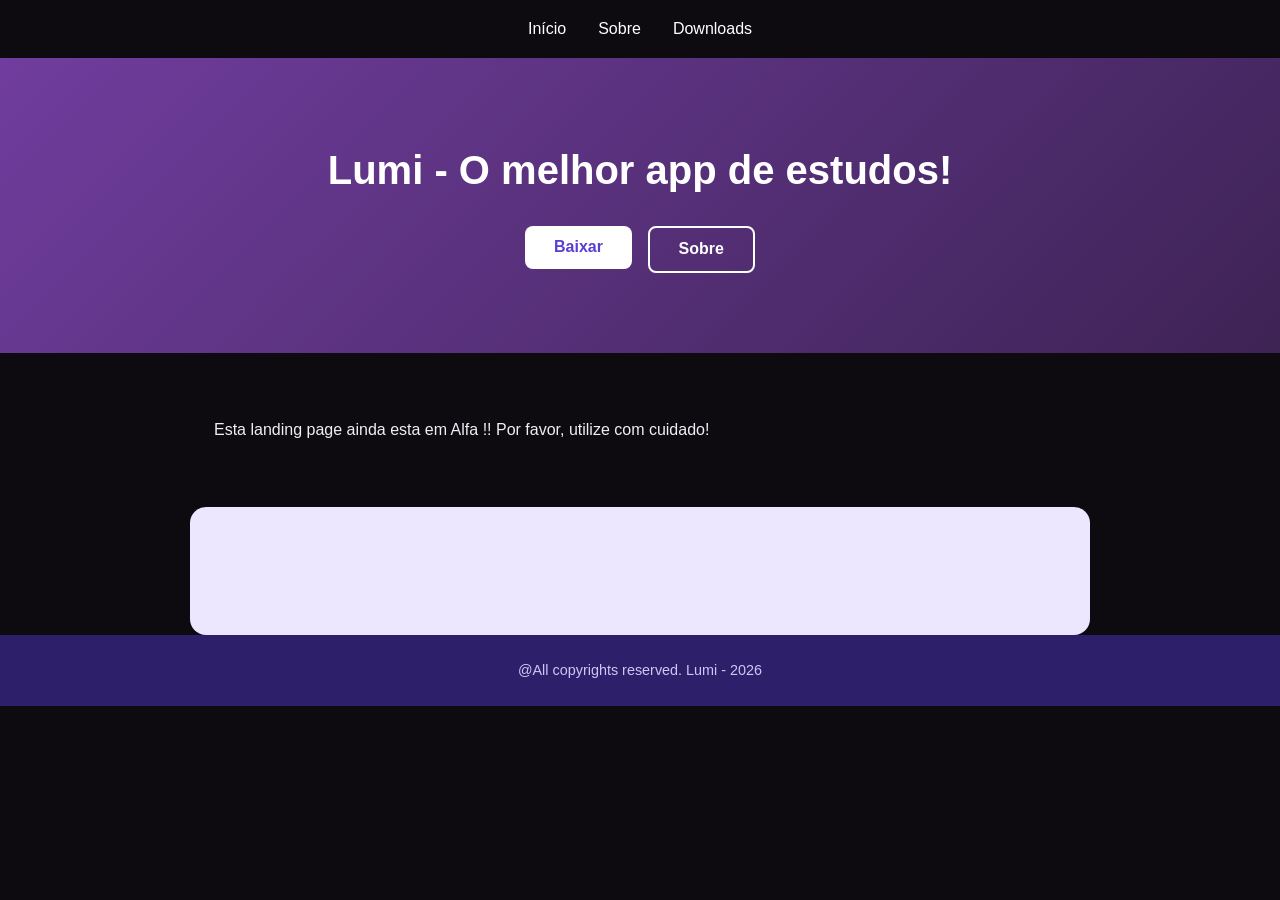
==== index.html @ c3a4de07 "Primeiro commit - Alpha 0.0.1" ====
<!DOCTYPE html>
<html lang="pt-BR">
<head>
    <meta charset="UTF-8">
    <meta name="viewport" content="width=device-width, initial-scale=1.0, viewport-fit=cover">
    <title>Lumi - StudyApp</title>
    <link rel="stylesheet" href="style.css">
    <link rel="icon" type="image/svg+xml" href="assets/pets_24dp_E3E3E3_FILL0_wght400_GRAD0_opsz24.svg">
</head>
<body>
    <nav>
        <ul>
            <li><a href="#inicio">Início</a></li>
            <li><a href="#sobre">Sobre</a></li>
            <li><a href="#downloads">Downloads</a></li>
        </ul>
    </nav>
    <main>
        <header class="banner" id="inicio">
            <h2 class="banner-text">Lumi - O melhor app de estudos!</h2>
            <div class="button-box">
                <a href="downloads.html"><button type="button">Baixar</button></a>
                <button type="button">Sobre</button>
            </div>
        </header>

        <section id="sobre">
            Esta landing page ainda esta em Alfa !! Por favor, utilize com cuidado!
        </section>

        <section id="downloads">
            <!-- links/botões de download -->
        </section>
    </main>
    <footer>@All copyrights reserved. Lumi - 2026</footer>

    <script src="script.js"></script>
</body>
</html>
---- style.css ----
:root{
    --base-clr: #0D0B10;
    --line-clr: #342e3e;
    --hover-clr: #3e2355;
    --text-clr: #9061ef;
    --secondary-text: #f0eef4;
    --accent-clr: #ffffff;
    --button-clr: #3e2355;
    --danger-clr: #E5484D;
    --card-clr: #703d9e;
}

/* ===== Reset simples ===== */
* {
    margin: 0;
    padding: 0;
    box-sizing: border-box;
}

body {
    font-family: 'Segoe UI', Arial, sans-serif;
    background-color: var(--base-clr);
    color: var(--secondary-text);
    line-height: 1.6;
}

/* ===== Navbar ===== */
nav {
    background-color: var(--base-clr);
    padding: 1rem 2rem;
    position: sticky;
}

nav ul {
    list-style: none;
    display: flex;
    justify-content: center;
    gap: 2rem;
}

nav a {
    color: #fff;
    text-decoration: none;
    font-weight: 500;
    transition: opacity 0.2s;
}

nav a:hover {
    opacity: 0.8;
}

/* ===== Banner ===== */
.banner {
    background: linear-gradient(135deg, var(--card-clr), var(--button-clr));
    color: #fff;
    text-align: center;
    padding: 5rem 1.5rem;
}

.banner-text {
    font-size: 2.5rem;
    margin-bottom: 1.5rem;
}

.button-box {
    display: flex;
    justify-content: center;
    gap: 1rem;
    flex-wrap: wrap;
}

.button-box button {
    background-color: #fff;
    color: #5a3dd4;
    border: none;
    padding: 0.8rem 1.8rem;
    border-radius: 0.5rem;
    font-size: 1rem;
    font-weight: 600;
    cursor: pointer;
    transition: transform 0.15s, background-color 0.15s;
}

.button-box button:hover {
    background-color: #e9e3ff;
    transform: translateY(-2px);
}

.button-box button:nth-child(2) {
    background-color: transparent;
    color: #fff;
    border: 2px solid #fff;
}

.button-box button:nth-child(2):hover {
    background-color: rgba(255, 255, 255, 0.15);
}

/* ===== Seções (Sobre / Downloads) ===== */
section {
    max-width: 900px;
    margin: 0 auto;
    padding: 4rem 1.5rem;
}

section h2 {
    color: #4b2fb0;
    font-size: 2rem;
    margin-bottom: 1rem;
    text-align: center;
}

section p {
    color: #5a4c78;
    text-align: center;
    max-width: 600px;
    margin: 0 auto;
}

#downloads {
    background-color: #ece6ff;
    border-radius: 1rem;
}

/* ===== Footer ===== */
footer {
    background-color: #2e1f6b;
    color: #cfc6f5;
    text-align: center;
    padding: 1.5rem;
    font-size: 0.9rem;
}

/* ===== Responsivo ===== */
@media (max-width: 600px) {
    nav ul {
        gap: 1rem;
        flex-wrap: wrap;
    }

    .banner-text {
        font-size: 1.8rem;
    }

    .button-box {
        flex-direction: column;
        align-items: center;
    }
}
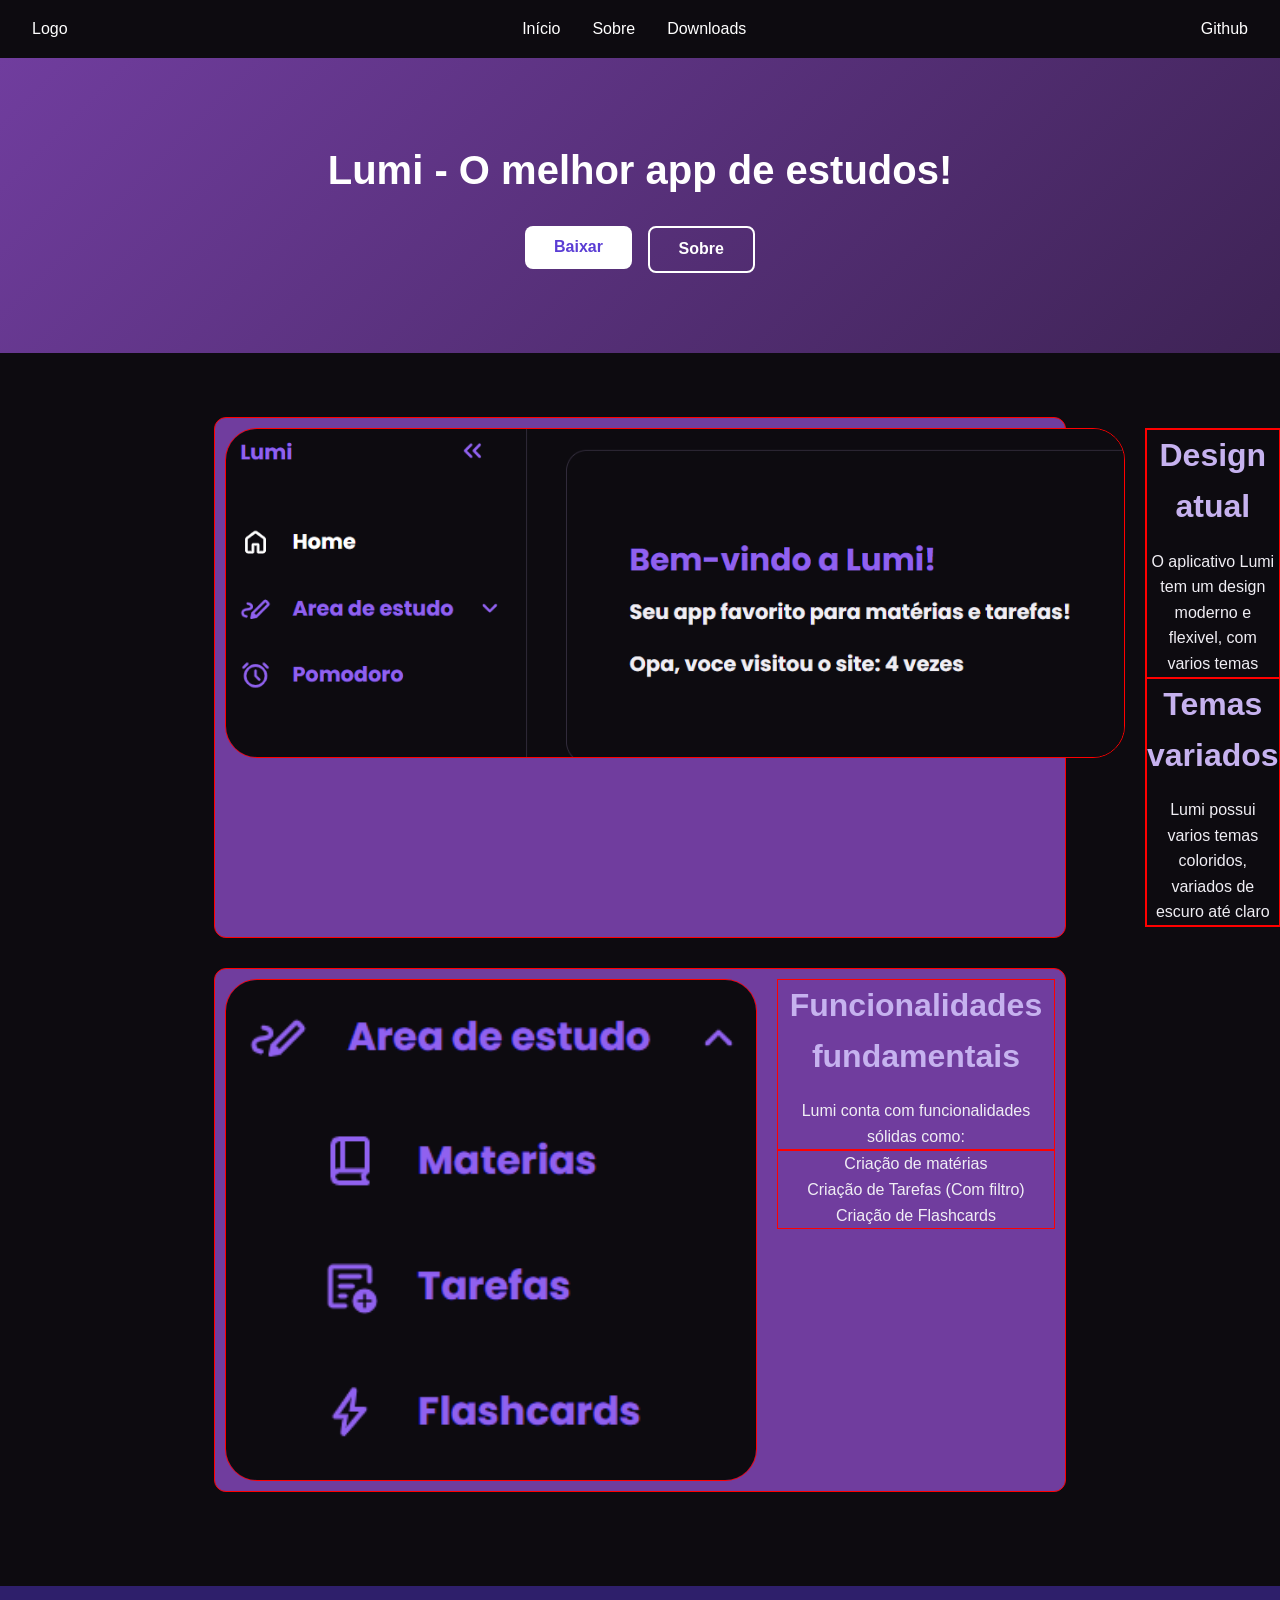
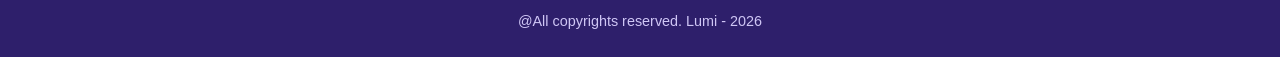
==== commit 697f4054: "estilo começando" ====
--- a/index.html
+++ b/index.html
@@ -9,11 +9,13 @@
 </head>
 <body>
     <nav>
+        <a href="#home">Logo</a>
         <ul>
             <li><a href="#inicio">Início</a></li>
             <li><a href="#sobre">Sobre</a></li>
             <li><a href="#downloads">Downloads</a></li>
         </ul>
+        <a href="">Github</a>
     </nav>
     <main>
         <header class="banner" id="inicio">
@@ -25,12 +27,39 @@
         </header>
 
         <section id="sobre">
-            Esta landing page ainda esta em Alfa !! Por favor, utilize com cuidado!
+            <div class="card-container">
+
+                <img src="assets/photos/home.png" alt="" class="card-photo">
+                <div class="card-grid">
+                    <div class="card-item">
+                        <h2>Design atual</h2>
+                        <p>O aplicativo Lumi tem um design moderno e flexivel, com varios temas</p>
+                    </div>
+                    <div class="card-item">
+                        <h2>Temas variados</h2>
+                        <p>Lumi possui varios temas coloridos, variados de escuro até claro</p>
+                    </div>
+                </div>
+            </div>
+
+            <div class="card-container">
+                <img src="assets/photos/area.png" alt="Funções" class="card-photo">
+                <div class="class-grid">
+                    <div class="card-item">
+                    <h2>Funcionalidades fundamentais</h2>
+                    <p>Lumi conta com funcionalidades sólidas como:</p>
+                </div>
+                <div class="card-item">
+                    <ul>
+                        <li>Criação de matérias</li>
+                        <li>Criação de Tarefas (Com filtro)</li>
+                        <li>Criação de Flashcards</li>
+                    </ul>
+                </div>
+                </div>
+            </div>
         </section>
 
-        <section id="downloads">
-            <!-- links/botões de download -->
-        </section>
     </main>
     <footer>@All copyrights reserved. Lumi - 2026</footer>
 
--- a/style.css
+++ b/style.css
@@ -2,7 +2,7 @@
     --base-clr: #0D0B10;
     --line-clr: #342e3e;
     --hover-clr: #3e2355;
-    --text-clr: #9061ef;
+    --text-clr: #c6b2ef;
     --secondary-text: #f0eef4;
     --accent-clr: #ffffff;
     --button-clr: #3e2355;
@@ -29,6 +29,8 @@
     background-color: var(--base-clr);
     padding: 1rem 2rem;
     position: sticky;
+    display: flex;
+    justify-content: space-between;
 }
 
 nav ul {
@@ -122,6 +124,49 @@
     border-radius: 1rem;
 }
 
+.card-container{
+    display: flex;
+    box-sizing: border-box;
+    width: 100%;
+    border: 1px solid red;
+    justify-content: space-around;
+    padding: 10px 10px 10px;
+    gap: 20px;
+    background-color: var(--card-clr);
+    color: var(--text-clr);
+    border-radius: 12px;
+    margin-bottom: 30px;
+}
+.card-container h2{
+    color: var(--text-clr);
+}
+.card-container p, ul{
+    color: var(--secondary-text);
+}
+.card-container ul{
+    padding: auto;
+    text-align: center;
+    list-style: none;
+}
+
+.card-grid{
+    display: grid;
+    grid-template-rows: 1fr 1fr;
+    border: 1px solid red;
+    margin: auto;
+}
+.card-item{
+    color: #0D0B10;
+    border: 1px solid red;
+    margin: auto;
+}
+.card-photo{
+    width: 100dvh;
+    height: 100%;
+    border-radius: 2rem;
+    border: 1px solid red;
+}
+
 /* ===== Footer ===== */
 footer {
     background-color: #2e1f6b;
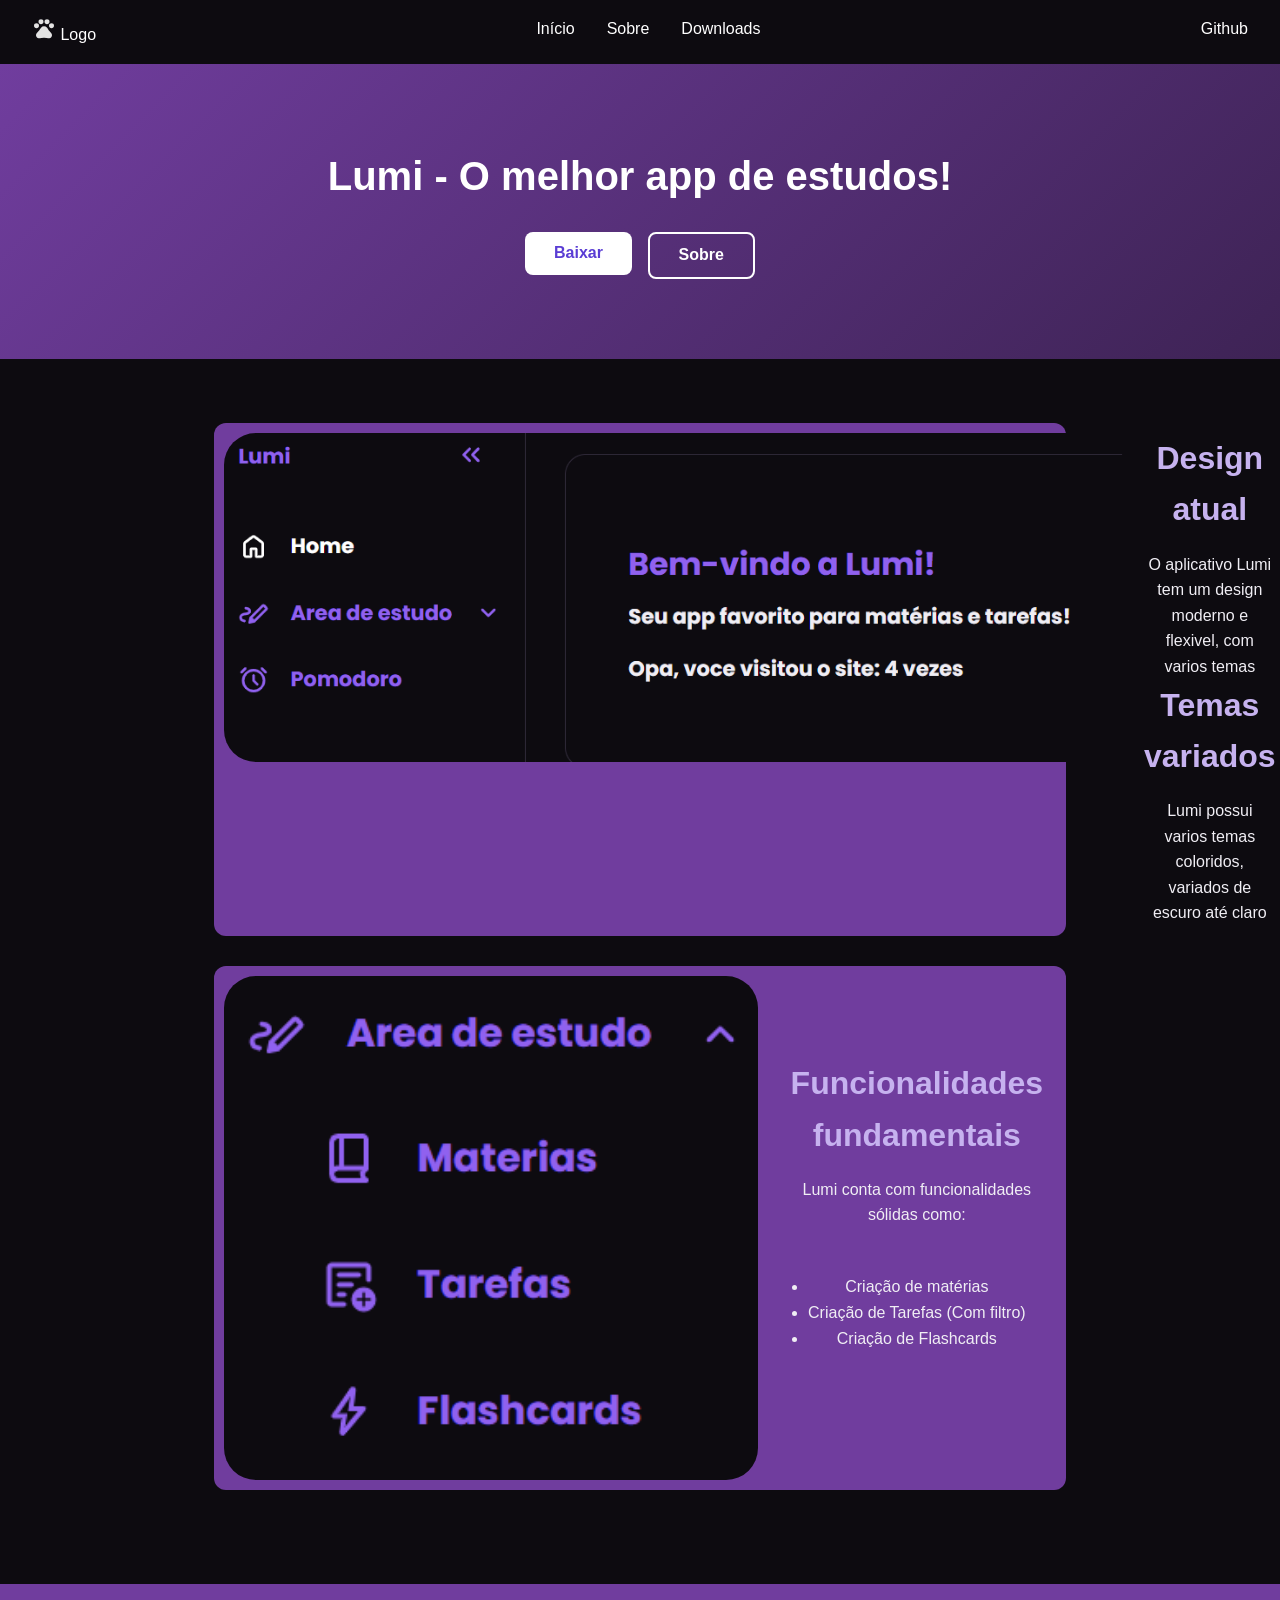
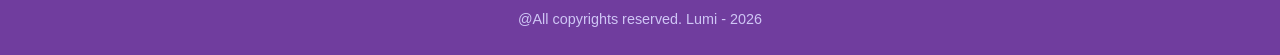
==== commit 43bcfe2c: "muita coisa - estilo e bug fix" ====
--- a/index.html
+++ b/index.html
@@ -9,7 +9,10 @@
 </head>
 <body>
     <nav>
-        <a href="#home">Logo</a>
+        <a href="#home">
+            <svg xmlns="http://www.w3.org/2000/svg" height="24px" viewBox="0 -960 960 960" width="24px" fill="#e3e3e3"><path d="M180-475q-42 0-71-29t-29-71q0-42 29-71t71-29q42 0 71 29t29 71q0 42-29 71t-71 29Zm109-189q-29-29-29-71t29-71q29-29 71-29t71 29q29 29 29 71t-29 71q-29 29-71 29t-71-29Zm240 0q-29-29-29-71t29-71q29-29 71-29t71 29q29 29 29 71t-29 71q-29 29-71 29t-71-29Zm251 189q-42 0-71-29t-29-71q0-42 29-71t71-29q42 0 71 29t29 71q0 42-29 71t-71 29ZM266-75q-45 0-75.5-34.5T160-191q0-52 35.5-91t70.5-77q29-31 50-67.5t50-68.5q22-26 51-43t63-17q34 0 63 16t51 42q28 32 49.5 69t50.5 69q35 38 70.5 77t35.5 91q0 47-30.5 81.5T694-75q-54 0-107-9t-107-9q-54 0-107 9t-107 9Z"/></svg>
+            Logo
+        </a>
         <ul>
             <li><a href="#inicio">Início</a></li>
             <li><a href="#sobre">Sobre</a></li>
@@ -44,7 +47,7 @@
 
             <div class="card-container">
                 <img src="assets/photos/area.png" alt="Funções" class="card-photo">
-                <div class="class-grid">
+                <div class="card-grid">
                     <div class="card-item">
                     <h2>Funcionalidades fundamentais</h2>
                     <p>Lumi conta com funcionalidades sólidas como:</p>
--- a/style.css
+++ b/style.css
@@ -128,7 +128,7 @@
     display: flex;
     box-sizing: border-box;
     width: 100%;
-    border: 1px solid red;
+    
     justify-content: space-around;
     padding: 10px 10px 10px;
     gap: 20px;
@@ -146,30 +146,39 @@
 .card-container ul{
     padding: auto;
     text-align: center;
-    list-style: none;
+
 }
 
 .card-grid{
     display: grid;
     grid-template-rows: 1fr 1fr;
-    border: 1px solid red;
+    
     margin: auto;
-}
+    justify-content: center;
+}
+.card-grid button{
+    width: 250px;
+    height: 60px;
+    margin-bottom: 20px;
+    margin-top: 5px;
+}
+
 .card-item{
     color: #0D0B10;
-    border: 1px solid red;
+    
     margin: auto;
 }
 .card-photo{
     width: 100dvh;
     height: 100%;
     border-radius: 2rem;
-    border: 1px solid red;
-}
+    
+}
+
 
 /* ===== Footer ===== */
 footer {
-    background-color: #2e1f6b;
+    background-color: var(--card-clr);
     color: #cfc6f5;
     text-align: center;
     padding: 1.5rem;
